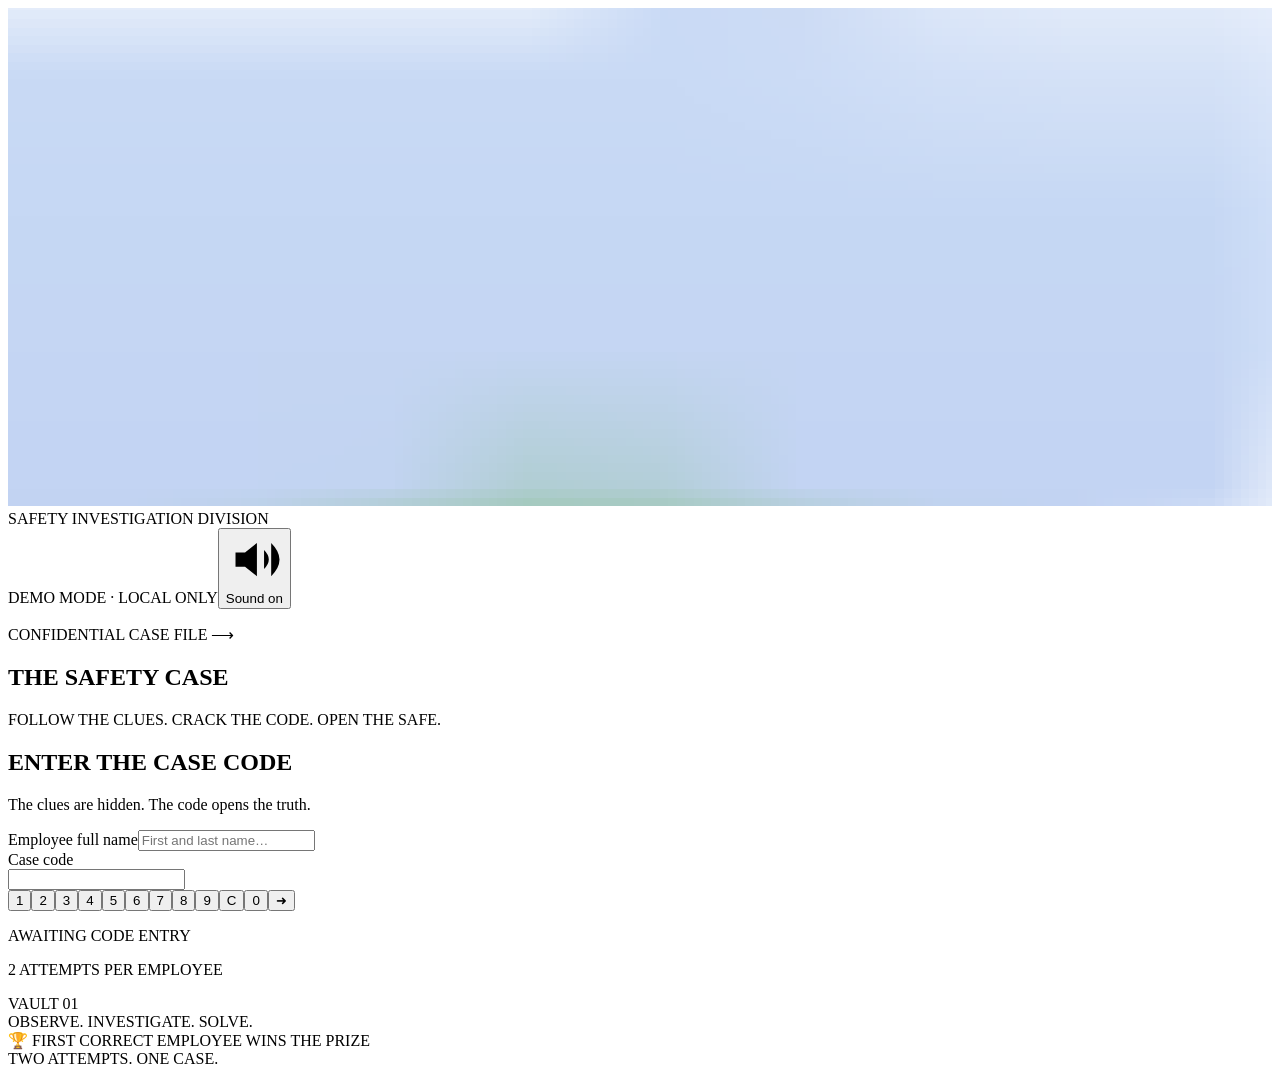
==== index.html @ dd475bcc "Add files via upload" ====
<!doctype html>
<html lang="en">
<head>
<meta charset="utf-8"><meta name="viewport" content="width=device-width,initial-scale=1,viewport-fit=cover">
<meta name="theme-color" content="#090c0c"><meta name="description" content="Follow the safety clues. Crack the case. Two attempts to open the vault.">
<title>VISTAGEOMATICS | The Safety Case</title><link rel="stylesheet" href="vault.css">
</head>
<body>
<header class="topbar">
  <div class="identity"><div class="brand"><svg class="official-logo" viewBox="210 340 520 205" role="img" aria-label="VISTAGEOMATICS" preserveAspectRatio="xMidYMid meet"><image href="assets/vistageomatics-logo.jpg" x="0" y="0" width="900" height="900"/></svg></div><span class="division">SAFETY INVESTIGATION DIVISION</span></div>
  <div class="controls"><span class="mode" id="mode-chip"><i></i><span id="mode-label">DEMO MODE · LOCAL ONLY</span></span><button id="sound-toggle" type="button" aria-label="Turn sound off" aria-pressed="true"><svg viewBox="0 0 24 24" aria-hidden="true"><path d="M4 9h4l5-4v14l-5-4H4zM16 8q4 4 0 8M19 5q7 7 0 14"/></svg><span>Sound on</span></button></div>
</header>
<main class="case-scene">
  <section class="evidence" aria-labelledby="case-heading">
    <div class="case-copy"><p class="eyebrow" id="round-title">CONFIDENTIAL CASE FILE <span>⟶</span></p><h1 id="case-heading">THE SAFETY CASE</h1><p class="tagline">FOLLOW THE CLUES. CRACK THE CODE. OPEN THE SAFE.</p></div>
    <div class="dossier" role="img" aria-label="Worn Safety Mystery investigation folder marked Unsolved, surrounded by safety photographs and notes"></div>
  </section>
  <section class="vault-area" aria-label="Safety Mystery vault">
    <div class="vault" id="vault">
      <div class="chamber" id="chamber" hidden aria-live="polite"><div><div class="trophy" id="result-icon" aria-hidden="true">🏆</div><h2 id="result-heading"></h2><p id="result-message"></p><p class="winner-name" id="result-name"></p><p class="result-detail" id="result-detail"></p><button type="button" id="relock">RE-LOCK THE SAFE</button></div></div>
      <div class="vault-door" id="vault-door">
        <form id="safe-form" class="terminal" autocomplete="off" novalidate>
          <h2>ENTER THE CASE CODE</h2><p class="terminal-intro">The clues are hidden. The code opens the truth.</p>
          <div class="employee-field"><label for="employee-name">Employee full name</label><input id="employee-name" type="text" maxlength="60" placeholder="First and last name…" autocomplete="name" required></div>
          <div class="code-field"><label for="entry-code">Case code</label><div class="code-entry"><div class="code-slots" id="code-slots" aria-hidden="true"><span>◦</span><span>◦</span><span>◦</span><span>◦</span></div><input id="entry-code" type="text" inputmode="numeric" pattern="[0-9]{4}" minlength="4" maxlength="4" spellcheck="false" autocapitalize="off" aria-describedby="attempts-label" required></div></div>
          <div class="keypad" aria-label="Numeric safe keypad"><button type="button" data-digit="1">1</button><button type="button" data-digit="2">2</button><button type="button" data-digit="3">3</button><button type="button" data-digit="4">4</button><button type="button" data-digit="5">5</button><button type="button" data-digit="6">6</button><button type="button" data-digit="7">7</button><button type="button" data-digit="8">8</button><button type="button" data-digit="9">9</button><button type="button" id="clear-key" class="clear" aria-label="Clear code">C</button><button type="button" data-digit="0">0</button><button type="submit" id="submit-code" class="submit" aria-label="Try this code">➜</button></div>
          <p id="screen-alert" class="screen-alert" role="status" aria-live="polite">AWAITING CODE ENTRY</p><p id="attempts-label" class="attempts" aria-live="polite">2 ATTEMPTS PER EMPLOYEE</p>
        </form>
        <span class="vault-number" aria-hidden="true">VAULT 01</span>
      </div>
    </div>
  </section>
</main>
<footer><span class="footer-note">OBSERVE. INVESTIGATE. SOLVE.</span><div class="prize"><span aria-hidden="true">🏆</span> FIRST CORRECT EMPLOYEE WINS THE PRIZE</div><span class="footer-limit">TWO ATTEMPTS. ONE CASE.</span></footer>
<div id="confetti-layer" class="confetti-layer" aria-hidden="true"></div>
<script src="config.js"></script><script src="attempts.js"></script><script src="sound.js"></script><script src="vault.js"></script>
</body></html>
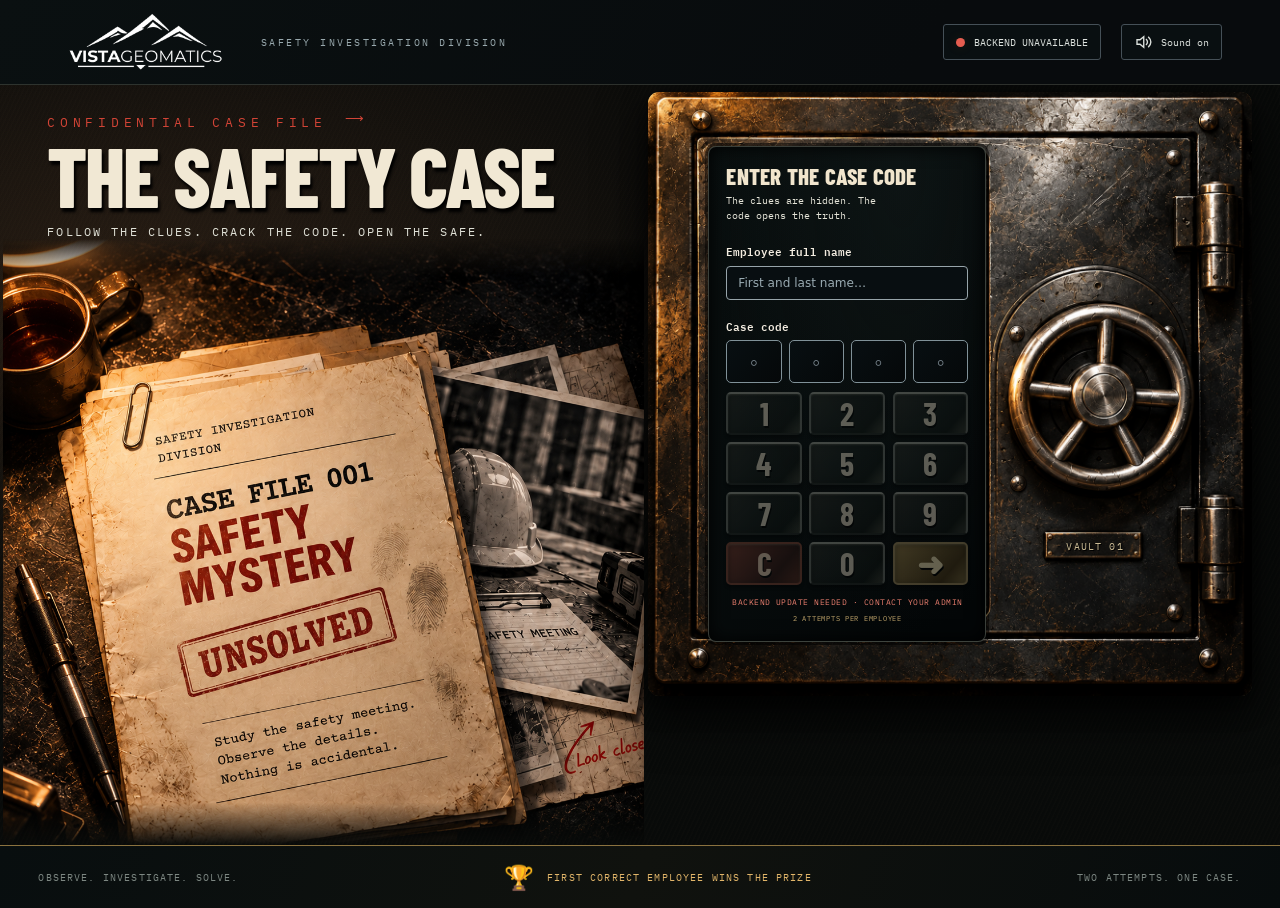
==== commit 4355882b: "Add files via upload" ====
--- a/index.html
+++ b/index.html
@@ -17,7 +17,7 @@
   </section>
   <section class="vault-area" aria-label="Safety Mystery vault">
     <div class="vault" id="vault">
-      <div class="chamber" id="chamber" hidden aria-live="polite"><div><div class="trophy" id="result-icon" aria-hidden="true">🏆</div><h2 id="result-heading"></h2><p id="result-message"></p><p class="winner-name" id="result-name"></p><p class="result-detail" id="result-detail"></p><button type="button" id="relock">RE-LOCK THE SAFE</button></div></div>
+      <div class="chamber" id="chamber" hidden aria-live="polite"><div><div class="trophy" id="result-icon" aria-hidden="true">🏆</div><h2 id="result-heading"></h2><p id="result-message"></p><p class="winner-name" id="result-name"></p><p class="result-detail" id="result-detail"></p><a class="attendance-link" id="attendance-complete" href="https://forms.gle/c4yT6w2k7b5jwqBf8">Continue to Attendance</a></div></div>
       <div class="vault-door" id="vault-door">
         <form id="safe-form" class="terminal" autocomplete="off" novalidate>
           <h2>ENTER THE CASE CODE</h2><p class="terminal-intro">The clues are hidden. The code opens the truth.</p>
@@ -25,6 +25,7 @@
           <div class="code-field"><label for="entry-code">Case code</label><div class="code-entry"><div class="code-slots" id="code-slots" aria-hidden="true"><span>◦</span><span>◦</span><span>◦</span><span>◦</span></div><input id="entry-code" type="text" inputmode="numeric" pattern="[0-9]{4}" minlength="4" maxlength="4" spellcheck="false" autocapitalize="off" aria-describedby="attempts-label" required></div></div>
           <div class="keypad" aria-label="Numeric safe keypad"><button type="button" data-digit="1">1</button><button type="button" data-digit="2">2</button><button type="button" data-digit="3">3</button><button type="button" data-digit="4">4</button><button type="button" data-digit="5">5</button><button type="button" data-digit="6">6</button><button type="button" data-digit="7">7</button><button type="button" data-digit="8">8</button><button type="button" data-digit="9">9</button><button type="button" id="clear-key" class="clear" aria-label="Clear code">C</button><button type="button" data-digit="0">0</button><button type="submit" id="submit-code" class="submit" aria-label="Try this code">➜</button></div>
           <p id="screen-alert" class="screen-alert" role="status" aria-live="polite">AWAITING CODE ENTRY</p><p id="attempts-label" class="attempts" aria-live="polite">2 ATTEMPTS PER EMPLOYEE</p>
+          <a class="attendance-link" id="attendance-exhausted" href="https://forms.gle/c4yT6w2k7b5jwqBf8" hidden>Continue to Attendance</a>
         </form>
         <span class="vault-number" aria-hidden="true">VAULT 01</span>
       </div>
--- a/vault.css
+++ b/vault.css
@@ -0,0 +1,38 @@
+@import url('https://fonts.googleapis.com/css2?family=Barlow+Condensed:wght@600;700;800;900&family=IBM+Plex+Mono:wght@400;500;600&display=swap');
+:root{color-scheme:dark;--cream:#f1e5cd;--gold:#d6aa5c;--mono:'IBM Plex Mono',Consolas,monospace;--condensed:'Barlow Condensed','Arial Narrow',Impact,sans-serif;--red:#d7473d;background:#070a0a;color:var(--cream);font-family:var(--mono)}
+*{box-sizing:border-box}body{margin:0;min-height:100vh;background:radial-gradient(ellipse at 12% 30%,#3d271b66,transparent 45%),#080a09}button,input{font:inherit}button{cursor:pointer}button:disabled{cursor:not-allowed;opacity:.38}button:focus-visible{outline:2px solid var(--gold);outline-offset:3px}[hidden]{display:none!important}
+.topbar{min-height:78px;padding:10px clamp(22px,4.5vw,78px);display:flex;align-items:center;justify-content:space-between;gap:20px;border-bottom:1px solid #65685b66;background:linear-gradient(120deg,#0a1011,#080b0d 72%);position:relative;z-index:5}.identity{display:flex;align-items:center;gap:28px}.brand{width:175px;text-align:center;color:#f3f3ed;flex-shrink:0;line-height:1}.brand svg{height:34px;width:140px;display:block;margin:-4px auto -2px}.brand div{font-family:Arial,sans-serif;font-size:20px;font-weight:800;letter-spacing:-1px}.brand div span{font-weight:300}.brand i{display:block;height:1px;width:84%;margin:4px auto;background:linear-gradient(90deg,transparent,#c5c7c3,transparent)}.division{font-size:10px;letter-spacing:.25em;color:#98a8ad}.controls{display:flex;align-items:center;gap:20px}.mode,#sound-toggle{display:inline-flex;align-items:center;gap:9px;min-height:36px;padding:8px 12px;border:1px solid #455057;border-radius:3px;background:#090f11;color:#dce1dd;font:10px var(--mono);white-space:nowrap}.mode i{width:9px;height:9px;background:#e18431;border-radius:50%;box-shadow:0 0 12px #c67d3622}.mode.live i{background:#74c99c}.mode.unavailable i{background:#e55d50}#sound-toggle svg{width:18px;height:18px;fill:none;stroke:currentColor;stroke-width:1.8}#sound-toggle[aria-pressed=false]{color:#99a4a7}
+.case-scene{max-width:1800px;margin:auto;display:grid;grid-template-columns:1fr 1fr;gap:clamp(5px,1.2vw,24px);padding:0 clamp(15px,2.2vw,38px);min-height:calc(100vh - 140px);align-items:center;background:radial-gradient(ellipse at 10% 28%,#74502920,transparent 35%),repeating-linear-gradient(115deg,#0c0c0b08 0 2px,#453a2c0c 3px 4px)}
+.evidence{position:relative;align-self:stretch;min-width:0;display:flex;flex-direction:column;padding-top:24px}.case-copy{position:relative;z-index:2;padding-left:clamp(5px,1.5vw,26px)}.eyebrow{font-size:clamp(9px,1.05vw,15px);letter-spacing:.35em;color:#d24436;margin:0 0 3px}.eyebrow span{letter-spacing:-.2em;display:inline-block;width:65px;overflow:hidden;margin-left:5px}h1{font-family:var(--condensed);font-size:clamp(43px,6.5vw,115px);font-weight:800;letter-spacing:-.025em;line-height:.99;white-space:nowrap;margin:0 0 8px;text-shadow:2px 4px 3px #000;color:#f1e8d4}.tagline{font-size:clamp(7px,.93vw,15px);letter-spacing:.18em;color:#e0e1d7;margin:0;white-space:nowrap}.dossier{flex:1;min-height:400px;background-image:url('assets/investigation-desk.png');background-position:center 47%;background-size:cover;margin:0 -12px 0 -25px;mask-image:linear-gradient(to bottom,transparent 0,#000 6%,#000 93%,transparent 100%);filter:drop-shadow(0 12px 18px #000)}
+.vault-area{min-width:0;padding:18px 0 20px;perspective:1600px}.vault{position:relative;width:100%;aspect-ratio:1;perspective:1600px;isolation:isolate;border-radius:12px;background:linear-gradient(135deg,#8f8061,#101310 12%,#2c302b 50%,#151914 88%,#9b8e69);box-shadow:0 20px 50px #000b,inset 0 0 0 3px #504a3a,inset 0 0 0 14px #101410}.vault-door{position:absolute;inset:0;border-radius:11px;background:#171d1c url('assets/vault-door.png') center/100% 100% no-repeat;transform-origin:97% 50%;transform-style:preserve-3d;backface-visibility:hidden;transition:transform 1.9s cubic-bezier(.22,.6,.2,1);z-index:2;box-shadow:0 8px 25px #0009}.vault.open .vault-door{transform:rotateY(104deg);pointer-events:none}.vault.open .terminal{visibility:hidden;transition:visibility 0s .65s}.vault-number{position:absolute;left:69%;top:78%;width:19%;font-size:clamp(7px,.8vw,12px);color:#cbbb94;letter-spacing:.12em;text-align:center;text-shadow:1px 1px #000}
+.terminal{position:absolute;left:10%;top:9%;width:46%;height:82%;padding:clamp(12px,1.5vw,27px) clamp(11px,1.4vw,25px);border:1px solid #7d817471;border-radius:8px;background:radial-gradient(ellipse at 70% 5%,#18232266,transparent 70%),linear-gradient(110deg,#090f0f,#030607 85%);box-shadow:inset 0 0 18px #000,0 0 0 3px #0008;display:flex;flex-direction:column;min-width:0}.terminal h2{font-family:var(--condensed);font-size:clamp(15px,1.85vw,32px);font-weight:800;line-height:1.05;margin:0 0 8px;letter-spacing:.01em;white-space:nowrap}.terminal-intro{font-size:clamp(8px,.76vw,12px);line-height:1.6;color:#e4e3d7;margin:0 0 auto;max-width:27ch}.employee-field{margin-top:clamp(8px,1.5vw,25px)}label{display:block;font-size:clamp(9px,.84vw,14px);font-weight:600;color:#f2ebdf;margin:0 0 7px}.employee-field input{display:block;width:100%;min-width:0;height:clamp(31px,2.9vw,48px);font-family:system-ui,sans-serif;font-size:clamp(10px,.95vw,16px);padding:0 11px;color:#f1e8d4;background:#080e11;border:1px solid #97a4aa;border-radius:4px;outline:none}.employee-field input:focus{border-color:var(--gold);box-shadow:0 0 0 2px #bb8c4526}.employee-field input::placeholder{color:#9aabb2}.code-field{margin-top:clamp(10px,1.25vw,21px)}.code-entry{position:relative;height:clamp(38px,3.6vw,61px);margin-bottom:clamp(10px,1vw,17px)}.code-entry>input{position:absolute;inset:0;width:100%;height:100%;opacity:.01;cursor:text;border:0;padding:0;caret-color:transparent}.code-slots{display:grid;grid-template-columns:repeat(var(--slots,4),minmax(0,1fr));gap:7px;height:100%}.code-slots span{display:grid;place-items:center;background:linear-gradient(130deg,#080f12,#050809);border:1px solid #819299;border-radius:5px;color:#f1d89e;font-size:clamp(18px,1.8vw,29px);min-width:0}.code-slots span:empty:before{content:'◦';color:#76828a}.code-entry:focus-within .code-slots{filter:drop-shadow(0 0 3px #d0a75b66)}.code-slots.long span{font-size:clamp(10px,1vw,16px)}
+.keypad{display:grid;grid-template-columns:repeat(3,minmax(0,1fr));gap:clamp(6px,.7vw,12px)}.keypad button{height:clamp(37px,3.65vw,61px);padding:0;display:grid;place-items:center;border-radius:5px;border:2px solid #70756e;border-top-color:#a0a398;border-bottom-color:#252a27;background:linear-gradient(130deg,#43453d99,#1a201e 40%,#101613 80%,#3f4339);box-shadow:inset 0 1px 2px #d5dbbd40,inset 1px 1px 6px #0005,0 3px 3px #000b;font-family:var(--condensed);font-size:clamp(24px,2.8vw,46px);font-weight:700;color:#e9dfc9;text-shadow:1px 2px #000}.keypad button:hover:not(:disabled){filter:brightness(1.23)}.keypad button:active:not(:disabled){transform:translateY(2px)}.keypad .clear{background:linear-gradient(130deg,#803e31,#341a17 70%,#623225);border-color:#8a4b3a;color:#f4d7bb}.keypad .submit{background:linear-gradient(130deg,#9f854c,#4d3b1a 75%,#877443);border-color:#a99362;color:#fff0be}.screen-alert{color:#829492;font-size:clamp(7px,.72vw,11px);line-height:1.5;text-align:center;letter-spacing:.15em;min-height:2.8em;display:grid;place-items:center;margin:clamp(6px,.8vw,13px) 0 0}.screen-alert.error{color:#ed8070}.screen-alert.success{color:#a5d4b3}.screen-alert.pending{color:#d8b77a}.attempts{text-align:center;font-size:clamp(7px,.63vw,10px);line-height:1.4;color:#c2a66c;letter-spacing:.1em;margin:0}.vault.wrong{animation:shake .45s}.vault.wrong .terminal{box-shadow:0 0 30px #da4e354a,inset 0 0 12px #52251c}.vault.exhausted .terminal{border-color:#a55240}
+.chamber{position:absolute;inset:5%;padding:12%;display:grid;place-items:center;text-align:center;border:4px ridge #4d5040;border-radius:7px;background:radial-gradient(ellipse at 50% 30%,#294135,#0b1410 65%,#020504);box-shadow:inset 0 0 60px 18px #000}.chamber>div{opacity:0;transform:translateY(12px);transition:opacity .8s .8s,transform .8s .8s}.vault.open .chamber>div{opacity:1;transform:none}.trophy{font-size:clamp(45px,6vw,90px);filter:drop-shadow(0 0 20px #c7a34c66)}.chamber h2{font:800 clamp(24px,3.3vw,50px)/1 var(--condensed);margin:15px 0;color:#e8cf8b}.chamber p{font:clamp(11px,1.1vw,16px)/1.7 var(--mono);color:#c7d4c6}.chamber .winner-name{font-weight:600;color:#e7c780;overflow-wrap:anywhere}.chamber .result-detail{font-size:clamp(9px,.8vw,12px);color:#a0afa4}.chamber .attendance-link{background:#1b2a22;border:1px solid #7f9d7b;color:#dfedda;padding:13px 17px;border-radius:4px;font:clamp(9px,.8vw,13px) var(--mono);margin-top:10px}.vault.later .chamber{background:radial-gradient(ellipse at top,#243b42,#071215 70%)}
+footer{min-height:62px;padding:15px clamp(20px,3vw,50px);border-top:1px solid #8b723f;display:flex;align-items:center;justify-content:space-between;gap:20px;background:linear-gradient(110deg,#080e0f,#10120e,#070c0d);font-size:clamp(8px,.75vw,12px);letter-spacing:.12em;color:#b49a65}.prize{display:flex;align-items:center;gap:12px;color:#e1b569}.prize span{font-size:24px}.footer-note,.footer-limit{color:#7d8782;font-size:10px}.confetti-layer{position:fixed;inset:0;pointer-events:none;z-index:8;overflow:hidden}.confetti{position:absolute;top:-15px;width:8px;height:13px;background:var(--color);animation:fall var(--duration) var(--delay) linear forwards;opacity:0}
+@keyframes shake{20%,60%{transform:translateX(-5px)}40%,80%{transform:translateX(5px)}}@keyframes fall{0%{opacity:1;transform:translateY(0) rotate(0)}100%{opacity:0;transform:translate(var(--drift),105vh) rotate(900deg)}}
+@media(min-width:1600px){.case-scene{grid-template-columns:.98fr 1fr}.terminal-intro{margin-bottom:auto}.vault{max-width:840px;margin:auto}}
+@media(max-width:1100px){.division{display:none}.topbar{padding:12px 24px}.case-scene{padding:0 14px}.terminal{padding:14px 13px}.terminal h2{font-size:clamp(16px,1.9vw,22px)}.terminal-intro{margin-bottom:5px}.employee-field{margin-top:10px}.code-field{margin-top:10px}.screen-alert{letter-spacing:.04em}.dossier{min-height:350px}.footer-note,.footer-limit{display:none}footer{justify-content:center}}
+@media(max-width:800px){.case-scene{grid-template-columns:1fr;max-width:680px;min-height:0;padding:0 16px 15px}.evidence{padding-top:25px}.case-copy{text-align:center;padding:0}.eyebrow{font-size:10px}h1{font-size:clamp(44px,9.6vw,74px);white-space:normal}.tagline{font-size:clamp(7px,1.5vw,11px);letter-spacing:.12em}.dossier{display:none}.vault-area{padding-top:12px}.vault{max-width:620px;margin:auto}.terminal{padding:clamp(12px,3vw,22px)}.terminal h2{font-size:clamp(16px,3.7vw,25px)}.terminal-intro{font-size:clamp(8px,1.7vw,11px);margin-bottom:auto}.employee-field{margin-top:clamp(8px,2.5vw,20px)}label{font-size:clamp(9px,1.9vw,13px)}.employee-field input{height:clamp(32px,6.4vw,44px);font-size:clamp(10px,2vw,14px);padding:0 8px}.code-field{margin-top:clamp(10px,2.5vw,20px)}.code-entry{height:clamp(37px,8vw,54px);margin-bottom:clamp(8px,2vw,14px)}.keypad{gap:clamp(5px,1.5vw,10px)}.keypad button{height:clamp(36px,8vw,54px);font-size:clamp(24px,6vw,38px)}.code-slots span{font-size:24px}.screen-alert{font-size:clamp(7px,1.4vw,10px);margin-top:8px;min-height:2.4em}.attempts{font-size:clamp(7px,1.25vw,9px)}.vault-number{font-size:9px}.chamber h2{font-size:clamp(26px,6vw,42px)}.chamber p{font-size:clamp(11px,2.3vw,14px)}.chamber .result-detail{font-size:10px}.chamber .attendance-link{font-size:11px}.controls{gap:8px}.mode,#sound-toggle{font-size:9px;padding:8px}.brand{width:145px}.brand div{font-size:17px}.brand svg{width:115px;height:29px}}
+@media(max-width:480px){.topbar{padding:10px 12px;gap:8px;min-height:72px}.controls{flex-direction:column;gap:5px;align-items:flex-end}.mode,#sound-toggle{min-height:25px;padding:4px 7px;font-size:8px}.mode i{width:6px;height:6px}#sound-toggle svg{width:13px;height:13px}.case-scene{padding:0 5px 8px}.vault{aspect-ratio:.82}.vault-door{background-size:100% 100%}.terminal{left:9%;width:49%;top:9%;height:82%;padding:12px 10px}.terminal h2{font-size:19px}.terminal-intro{font-size:9px}.employee-field{margin-top:10px}.employee-field input{height:34px;font-size:11px}label{font-size:10px}.code-entry{height:39px}.code-slots{gap:5px}.code-slots span{font-size:20px}.keypad{gap:6px}.keypad button{height:39px;font-size:28px}.screen-alert{font-size:7.5px;min-height:3em;letter-spacing:.03em}.attempts{font-size:7px}.vault-number{left:72%;top:78%;width:17%;font-size:7px}footer{padding:14px 10px;font-size:8px;letter-spacing:.07em;min-height:55px}.prize{gap:8px}.prize span{font-size:20px}}
+@media(max-width:350px){.terminal h2{font-size:16px}.terminal-intro{font-size:8px}.terminal{padding:10px 8px}.keypad button{height:35px}.code-entry{height:34px}.brand{width:125px}.brand div{font-size:15px}.brand svg{width:100px}.employee-field input{font-size:10px}}
+@media(prefers-reduced-motion:reduce){*,*:before,*:after{animation-duration:.01ms!important;transition-duration:.01ms!important;transition-delay:0s!important}.vault.open .vault-door{visibility:hidden}}
+/* Scale controls with the physical safe, including in a narrow preview panel. */
+body{overflow-x:hidden}
+@media(min-width:1101px){.vault-area{padding:7px 0}.vault{width:min(100%,calc(100vh - 155px))}}
+.vault{container-type:inline-size}.case-scene{align-items:start}.vault-area{align-self:start}.terminal{padding:clamp(11px,2.8cqw,25px)}.terminal h2{font-size:clamp(16px,3.8cqw,33px);margin-bottom:1cqw;flex-shrink:0}.terminal-intro{font-size:clamp(8px,1.6cqw,13px);line-height:1.55;margin:0;flex-shrink:0}.employee-field{margin-top:2.8cqw;flex-shrink:0}.terminal label{font-size:clamp(9px,1.8cqw,14px);margin-bottom:.9cqw}.employee-field input{height:clamp(31px,5.7cqw,48px);font-size:clamp(11px,2cqw,16px)}.code-field{margin-top:2.6cqw;flex-shrink:0}.code-entry{height:clamp(35px,7cqw,60px);margin-bottom:1.5cqw}.keypad{gap:1.2cqw;flex:1;min-height:0;grid-template-rows:repeat(4,minmax(0,1fr))}.keypad button{height:auto;min-height:0;font-size:clamp(23px,5.3cqw,45px)}.screen-alert{font-size:clamp(7.5px,1.35cqw,11px);line-height:1.4;min-height:2.8em;letter-spacing:.06em;margin:1cqw 0 0;flex-shrink:0}.attempts{font-size:clamp(7px,1.2cqw,10px);flex-shrink:0}.vault-number{left:66%;top:74.1%;width:16%;font-size:clamp(7px,1.6cqw,12px)}
+@media(min-width:801px) and (max-width:1100px){.case-scene{grid-template-columns:1fr;max-width:700px;min-height:0;padding:0 16px 15px}.evidence{padding-top:25px}.case-copy{text-align:center;padding:0}.eyebrow{font-size:11px}h1{font-size:75px}.tagline{font-size:11px;letter-spacing:.12em}.dossier{display:none}.vault-area{padding-top:14px}.vault{max-width:640px;margin:auto}}
+@media(max-width:480px){.vault{aspect-ratio:.72}.terminal h2{font-size:17px}.terminal-intro{font-size:9px}.terminal{padding:12px 10px}.employee-field{margin-top:12px}.code-field{margin-top:12px}.terminal label{margin-bottom:6px}.code-entry{margin-bottom:9px}.keypad{gap:6px}}
+
+/* Display the supplied original logo, framing its artwork rather than its square margins. */
+.brand{height:64px}.brand .official-logo{display:block;width:100%;height:100%;margin:0;mix-blend-mode:screen}
+@media(max-width:1100px){.brand{height:54px}}
+@media(max-width:350px){.brand{height:47px}}
+
+/* Attendance continuation */
+.attendance-link{display:inline-flex;align-items:center;justify-content:center;text-align:center;text-decoration:none;line-height:1.4;max-width:100%;overflow-wrap:anywhere}
+.attendance-link:focus-visible{outline:2px solid var(--gold);outline-offset:4px}
+.chamber .attendance-link:hover{background:#294333;border-color:#bad0a7}
+.terminal .attendance-link{align-self:stretch;flex-shrink:0;padding:12px 9px;min-height:44px;margin-top:10px;border:1px solid #b38d49;border-radius:4px;background:#47351b;color:#f4e4c5;font:500 clamp(10px,1.8cqw,13px)/1.4 var(--mono)}
+.terminal .attendance-link:hover{background:#614a26;border-color:#edc87b}
+.vault.exhausted .keypad{display:none}
+.vault.exhausted .screen-alert{margin-top:auto}
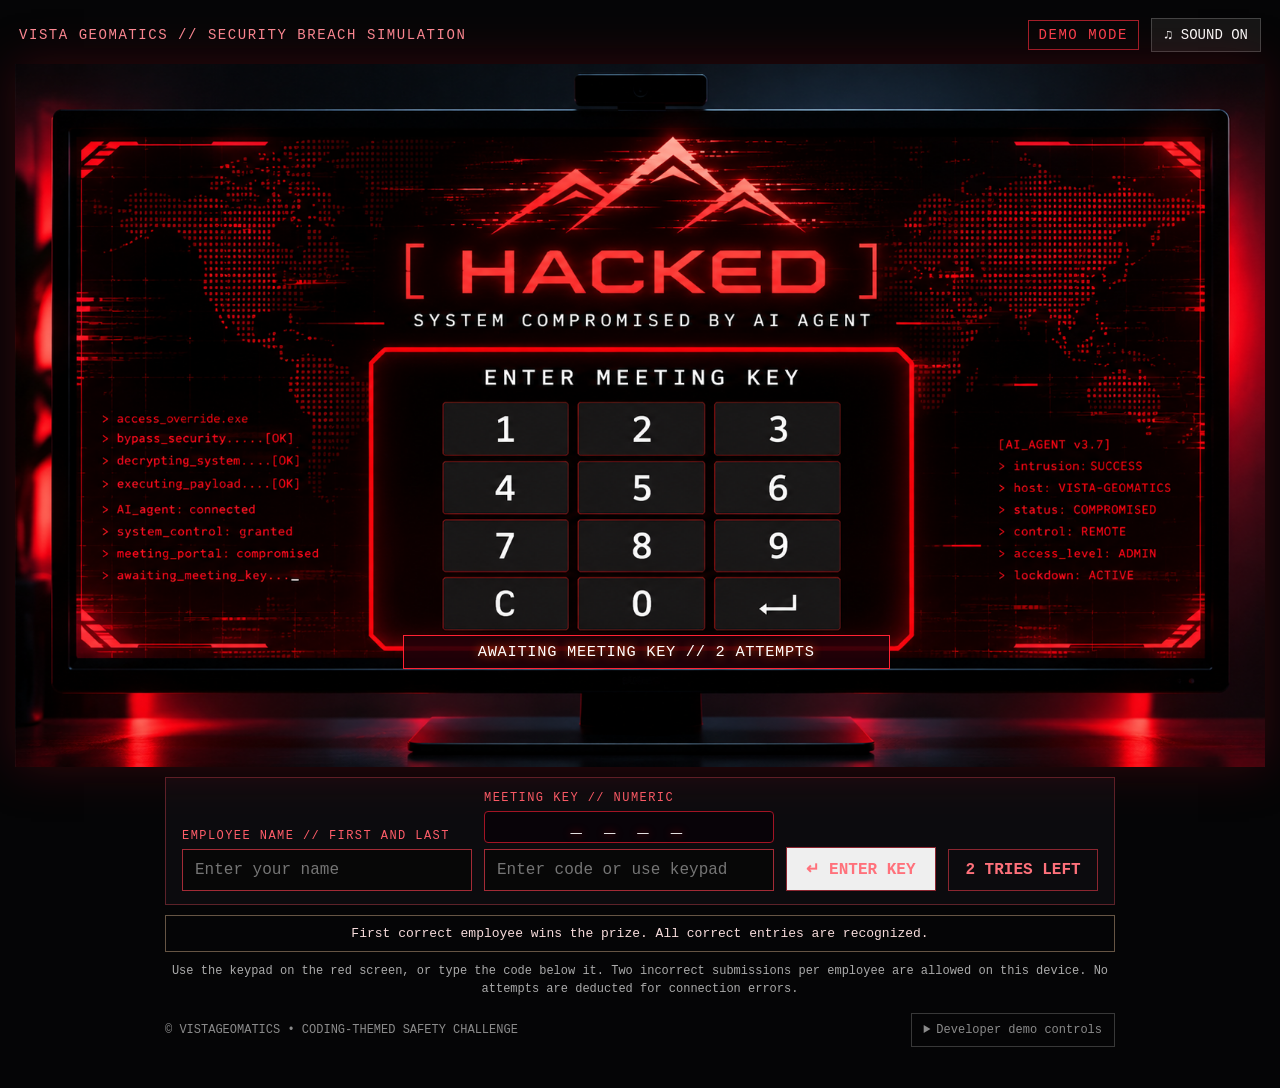
==== commit 38f71f56: "Add files via upload" ====
--- a/index.html
+++ b/index.html
@@ -1,38 +1,72 @@
 <!doctype html>
-<html lang="en">
-<head>
-<meta charset="utf-8"><meta name="viewport" content="width=device-width,initial-scale=1,viewport-fit=cover">
-<meta name="theme-color" content="#090c0c"><meta name="description" content="Follow the safety clues. Crack the case. Two attempts to open the vault.">
-<title>VISTAGEOMATICS | The Safety Case</title><link rel="stylesheet" href="vault.css">
-</head>
-<body>
-<header class="topbar">
-  <div class="identity"><div class="brand"><svg class="official-logo" viewBox="210 340 520 205" role="img" aria-label="VISTAGEOMATICS" preserveAspectRatio="xMidYMid meet"><image href="assets/vistageomatics-logo.jpg" x="0" y="0" width="900" height="900"/></svg></div><span class="division">SAFETY INVESTIGATION DIVISION</span></div>
-  <div class="controls"><span class="mode" id="mode-chip"><i></i><span id="mode-label">DEMO MODE · LOCAL ONLY</span></span><button id="sound-toggle" type="button" aria-label="Turn sound off" aria-pressed="true"><svg viewBox="0 0 24 24" aria-hidden="true"><path d="M4 9h4l5-4v14l-5-4H4zM16 8q4 4 0 8M19 5q7 7 0 14"/></svg><span>Sound on</span></button></div>
-</header>
-<main class="case-scene">
-  <section class="evidence" aria-labelledby="case-heading">
-    <div class="case-copy"><p class="eyebrow" id="round-title">CONFIDENTIAL CASE FILE <span>⟶</span></p><h1 id="case-heading">THE SAFETY CASE</h1><p class="tagline">FOLLOW THE CLUES. CRACK THE CODE. OPEN THE SAFE.</p></div>
-    <div class="dossier" role="img" aria-label="Worn Safety Mystery investigation folder marked Unsolved, surrounded by safety photographs and notes"></div>
-  </section>
-  <section class="vault-area" aria-label="Safety Mystery vault">
-    <div class="vault" id="vault">
-      <div class="chamber" id="chamber" hidden aria-live="polite"><div><div class="trophy" id="result-icon" aria-hidden="true">🏆</div><h2 id="result-heading"></h2><p id="result-message"></p><p class="winner-name" id="result-name"></p><p class="result-detail" id="result-detail"></p><a class="attendance-link" id="attendance-complete" href="https://forms.gle/c4yT6w2k7b5jwqBf8">Continue to Attendance</a></div></div>
-      <div class="vault-door" id="vault-door">
-        <form id="safe-form" class="terminal" autocomplete="off" novalidate>
-          <h2>ENTER THE CASE CODE</h2><p class="terminal-intro">The clues are hidden. The code opens the truth.</p>
-          <div class="employee-field"><label for="employee-name">Employee full name</label><input id="employee-name" type="text" maxlength="60" placeholder="First and last name…" autocomplete="name" required></div>
-          <div class="code-field"><label for="entry-code">Case code</label><div class="code-entry"><div class="code-slots" id="code-slots" aria-hidden="true"><span>◦</span><span>◦</span><span>◦</span><span>◦</span></div><input id="entry-code" type="text" inputmode="numeric" pattern="[0-9]{4}" minlength="4" maxlength="4" spellcheck="false" autocapitalize="off" aria-describedby="attempts-label" required></div></div>
-          <div class="keypad" aria-label="Numeric safe keypad"><button type="button" data-digit="1">1</button><button type="button" data-digit="2">2</button><button type="button" data-digit="3">3</button><button type="button" data-digit="4">4</button><button type="button" data-digit="5">5</button><button type="button" data-digit="6">6</button><button type="button" data-digit="7">7</button><button type="button" data-digit="8">8</button><button type="button" data-digit="9">9</button><button type="button" id="clear-key" class="clear" aria-label="Clear code">C</button><button type="button" data-digit="0">0</button><button type="submit" id="submit-code" class="submit" aria-label="Try this code">➜</button></div>
-          <p id="screen-alert" class="screen-alert" role="status" aria-live="polite">AWAITING CODE ENTRY</p><p id="attempts-label" class="attempts" aria-live="polite">2 ATTEMPTS PER EMPLOYEE</p>
-          <a class="attendance-link" id="attendance-exhausted" href="https://forms.gle/c4yT6w2k7b5jwqBf8" hidden>Continue to Attendance</a>
-        </form>
-        <span class="vault-number" aria-hidden="true">VAULT 01</span>
-      </div>
-    </div>
-  </section>
-</main>
-<footer><span class="footer-note">OBSERVE. INVESTIGATE. SOLVE.</span><div class="prize"><span aria-hidden="true">🏆</span> FIRST CORRECT EMPLOYEE WINS THE PRIZE</div><span class="footer-limit">TWO ATTEMPTS. ONE CASE.</span></footer>
-<div id="confetti-layer" class="confetti-layer" aria-hidden="true"></div>
-<script src="config.js"></script><script src="attempts.js"></script><script src="sound.js"></script><script src="vault.js"></script>
-</body></html>
+<html lang="en"><head><meta charset="utf-8"><meta name="viewport" content="width=device-width, initial-scale=1"><meta name="theme-color" content="#050000"><title>VISTA // HACKED SYSTEM</title>
+<style>
+:root{--red:#ff2038;--green:#36ff20;--text:#f5f5f5}*{box-sizing:border-box}body{margin:0;background:#050506;color:var(--text);font-family:Consolas,'Courier New',monospace;min-height:100vh}button,input{font:inherit}[hidden]{display:none!important}button{cursor:pointer}button:focus-visible,input:focus-visible{outline:3px solid #fff;outline-offset:3px}
+.wrap{max-width:1672px;margin:auto;padding:10px 15px 26px}.status-strip{display:flex;justify-content:space-between;align-items:center;gap:10px;padding:8px 4px 12px;color:#ff8b95;font-size:clamp(10px,1.1vw,14px);letter-spacing:.11em}.status-strip .right{display:flex;align-items:center;gap:12px}.status-pill{border:1px solid #a51e29;padding:6px 10px;color:#ff414f}.sound{border:1px solid #444;color:white;background:#161616;padding:8px 12px}
+.stage{position:relative;aspect-ratio:1672/941;width:100%;overflow:hidden;background:black;isolation:isolate;box-shadow:0 0 45px #71081466}.scene{position:absolute;inset:0;width:100%;height:100%;object-fit:fill;opacity:0;transition:opacity .12s linear;pointer-events:none}.stage[data-scene="hacked"] #scene-hacked,.stage[data-scene="restored"] #scene-restored,.stage[data-scene="error"] #scene-error{opacity:1}
+.hotkey{position:absolute;border:1px solid transparent;background:transparent;color:transparent;border-radius:4px;z-index:4;touch-action:manipulation}.hotkey:hover,.hotkey:focus-visible{background:#ff253422;border-color:#ff6c77;box-shadow:inset 0 0 13px #ff121533}.hotkey:active{background:#ff253455;transform:scale(.975)}.hotkey:disabled{pointer-events:none}
+.code-display{position:relative;display:flex;align-items:center;justify-content:center;min-height:32px;width:100%;border:1px solid #a21424;border-radius:4px;background:#080308;color:#fff;font-size:19px;text-align:center;letter-spacing:.28em;text-shadow:0 0 8px red;pointer-events:none}
+.screen-message{position:absolute;z-index:5;left:31%;top:81.2%;width:39%;color:white;text-shadow:0 0 10px #f50;background:#220009d9;border:1px solid #f23;padding:7px 10px;font-size:clamp(9px,1.2vw,17px);text-align:center;letter-spacing:.045em;pointer-events:none}
+.restored-banner{position:absolute;top:69%;left:28%;width:44%;z-index:4;border:1px solid #16fa30;background:#001300e8;color:#f9fff9;text-align:center;padding:12px 8px;box-shadow:0 0 22px #20ff2044;font-size:clamp(10px,1.28vw,18px)}.restored-banner strong{display:block;color:#7aff74;font-size:1.1em}.success-attendance{position:absolute;z-index:6;top:83%;left:32%;width:36%;min-height:6.2%;border:2px solid #5cff55;border-radius:5px;background:#051c08ef;color:#dbffdc;box-shadow:0 0 16px #20ff2077;font-weight:800;letter-spacing:.07em;font-size:clamp(9px,1.25vw,18px);cursor:pointer}.success-attendance:hover,.success-attendance:focus-visible{background:#12551b;box-shadow:0 0 24px #51ff51}.attendance-hotspot{position:absolute;left:22%;top:68.8%;width:52%;height:12%;z-index:5;border:2px solid transparent;background:transparent;cursor:pointer}.attendance-hotspot:hover,.attendance-hotspot:focus-visible{border-color:#fff;box-shadow:0 0 18px #fff7;background:#ffffff15}.error-detail{position:absolute;bottom:3%;left:22%;width:56%;text-align:center;z-index:4;font-size:clamp(9px,1.05vw,16px);color:#fff;background:#0632a8d9;padding:5px}
+.glitch-overlay{position:absolute;inset:0;z-index:20;opacity:0;pointer-events:none;overflow:hidden}.stage.transition .glitch-overlay{animation:screen-glitch .85s steps(2,end)}.glitch-overlay:before{content:'';position:absolute;inset:-3%;background:repeating-linear-gradient(0deg,transparent 0 12px,#ffffff22 13px 15px,transparent 17px 45px),repeating-linear-gradient(90deg,#f001 0 2px,transparent 3px 26px);mix-blend-mode:screen;animation:glitch-bars .15s steps(3,end) infinite}.glitch-overlay:after{content:'SIGNAL LOST // RECONNECTING...';position:absolute;left:15%;top:43%;width:70%;padding:20px 0;background:#070708ed;border-block:2px solid #f23;color:white;font-size:clamp(16px,3vw,52px);text-align:center;text-shadow:3px 0 red,-3px 0 cyan;animation:glitch-bars .12s steps(2,end) infinite}@keyframes screen-glitch{0%{opacity:0}5%,20%,34%,53%,72%,85%{opacity:1}12%,29%,45%,65%,94%{opacity:.35}100%{opacity:0}}@keyframes glitch-bars{0%{transform:translate(8px,-4px) skew(-2deg);filter:hue-rotate(12deg)}50%{transform:translate(-11px,7px) skew(3deg);filter:hue-rotate(105deg)}100%{transform:translate(3px,-8px)}}.stage.transition .scene{filter:contrast(2) saturate(2)}
+.controls{max-width:950px;margin:10px auto 0;display:flex;gap:12px;align-items:end;justify-content:center;flex-wrap:wrap;background:#0c0b0e;border:1px solid #5d2229;padding:13px 16px}.field{display:flex;flex-direction:column;gap:6px;flex:1 1 220px}.field label{color:#ff5d69;font-size:12px;letter-spacing:.12em}.field input{width:100%;min-height:42px;padding:9px 12px;background:#070707;border:1px solid #a32b36;color:white}.counter{flex:0 0 auto;text-align:center;border:1px solid #8c2630;padding:11px 14px;color:#ff717b;min-width:150px;font-weight:bold}.hint{color:#aaa;margin:10px auto;max-width:950px;font-size:12px;line-height:1.5;text-align:center}.footer{display:flex;justify-content:space-between;align-items:center;gap:12px;flex-wrap:wrap;max-width:950px;margin:15px auto;font-size:12px;color:#8b8b8b}details{border:1px solid #383838;padding:9px 12px}summary{cursor:pointer}.reset{margin-top:10px;background:#221216;border:1px solid #ab3f49;color:#fff;padding:9px 14px}.notice{max-width:950px;margin:10px auto;border:1px solid #654;text-align:center;padding:10px;font-size:13px;color:#f7dcdc}
+@media(max-width:680px){.wrap{padding:5px 5px 15px}.status-strip{font-size:9px}.controls{padding:10px}.code-display{font-size:15px;letter-spacing:.13em}.success-attendance{font-size:9px;top:83%;left:25%;width:50%}.screen-message{padding:2px;font-size:7px}.restored-banner{padding:5px;font-size:8px}.error-detail{font-size:8px}.hotkey{border-radius:1px}.hint{padding:0 8px}}
+@media(prefers-reduced-motion:reduce){.stage.transition .glitch-overlay{animation:none}.scene{transition:none}}
+</style></head><body>
+<div class="wrap"><header class="status-strip"><span>VISTA GEOMATICS // SECURITY BREACH SIMULATION</span><div class="right"><span class="status-pill" id="mode-label">DEMO MODE</span><button class="sound" type="button" id="sound-toggle">♫ SOUND ON</button></div></header>
+<main><div class="stage" id="stage" data-scene="hacked" aria-live="polite"><img class="scene" id="scene-hacked" src="[data-uri]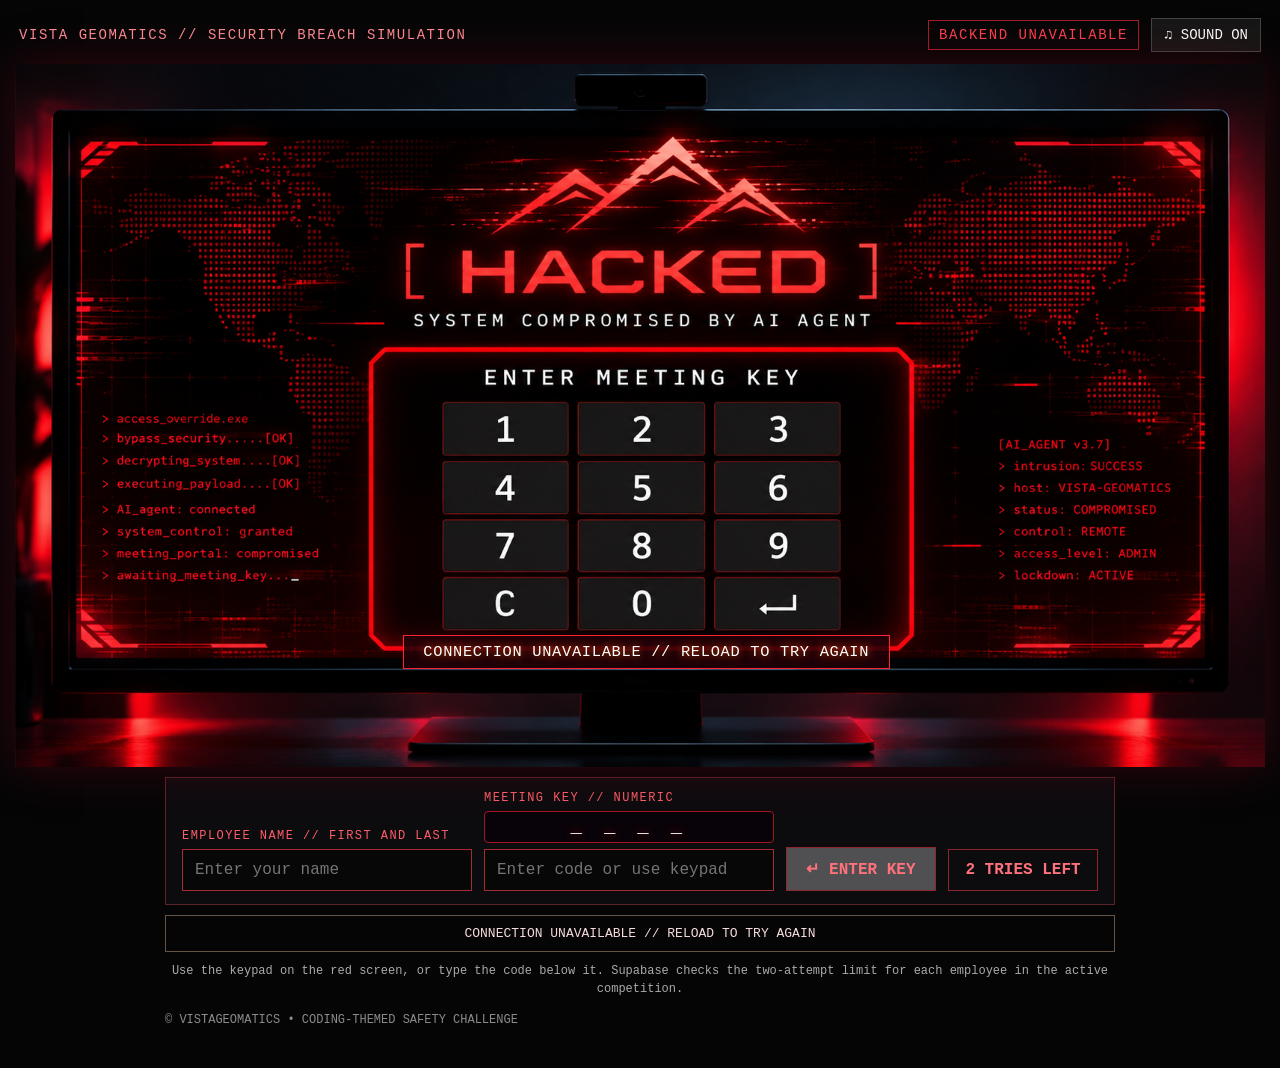
==== commit e02cb6cc: "Add files via upload" ====
--- a/index.html
+++ b/index.html
@@ -12,44 +12,83 @@
 .controls{max-width:950px;margin:10px auto 0;display:flex;gap:12px;align-items:end;justify-content:center;flex-wrap:wrap;background:#0c0b0e;border:1px solid #5d2229;padding:13px 16px}.field{display:flex;flex-direction:column;gap:6px;flex:1 1 220px}.field label{color:#ff5d69;font-size:12px;letter-spacing:.12em}.field input{width:100%;min-height:42px;padding:9px 12px;background:#070707;border:1px solid #a32b36;color:white}.counter{flex:0 0 auto;text-align:center;border:1px solid #8c2630;padding:11px 14px;color:#ff717b;min-width:150px;font-weight:bold}.hint{color:#aaa;margin:10px auto;max-width:950px;font-size:12px;line-height:1.5;text-align:center}.footer{display:flex;justify-content:space-between;align-items:center;gap:12px;flex-wrap:wrap;max-width:950px;margin:15px auto;font-size:12px;color:#8b8b8b}details{border:1px solid #383838;padding:9px 12px}summary{cursor:pointer}.reset{margin-top:10px;background:#221216;border:1px solid #ab3f49;color:#fff;padding:9px 14px}.notice{max-width:950px;margin:10px auto;border:1px solid #654;text-align:center;padding:10px;font-size:13px;color:#f7dcdc}
 @media(max-width:680px){.wrap{padding:5px 5px 15px}.status-strip{font-size:9px}.controls{padding:10px}.code-display{font-size:15px;letter-spacing:.13em}.success-attendance{font-size:9px;top:83%;left:25%;width:50%}.screen-message{padding:2px;font-size:7px}.restored-banner{padding:5px;font-size:8px}.error-detail{font-size:8px}.hotkey{border-radius:1px}.hint{padding:0 8px}}
 @media(prefers-reduced-motion:reduce){.stage.transition .glitch-overlay{animation:none}.scene{transition:none}}
+
+.stage[data-scene="restored"]{aspect-ratio:auto;padding-top:56.28%;overflow:visible}
+.stage[data-scene="restored"] .scene{height:auto;bottom:auto}
+.stage[data-scene="restored"] #restored-controls{position:relative;display:flex;flex-direction:column;gap:10px;padding:10px;background:#001300}
+.stage[data-scene="restored"] .restored-banner{position:relative;top:auto;left:auto;width:100%;padding:12px;font-size:14px}
+.stage[data-scene="restored"] .success-attendance{position:relative;top:auto;left:auto;width:100%;min-height:44px;padding:10px;font-size:14px}
 </style></head><body>
 <div class="wrap"><header class="status-strip"><span>VISTA GEOMATICS // SECURITY BREACH SIMULATION</span><div class="right"><span class="status-pill" id="mode-label">DEMO MODE</span><button class="sound" type="button" id="sound-toggle">♫ SOUND ON</button></div></header>
 <main><div class="stage" id="stage" data-scene="hacked" aria-live="polite"><img class="scene" id="scene-hacked" src="[data-uri]